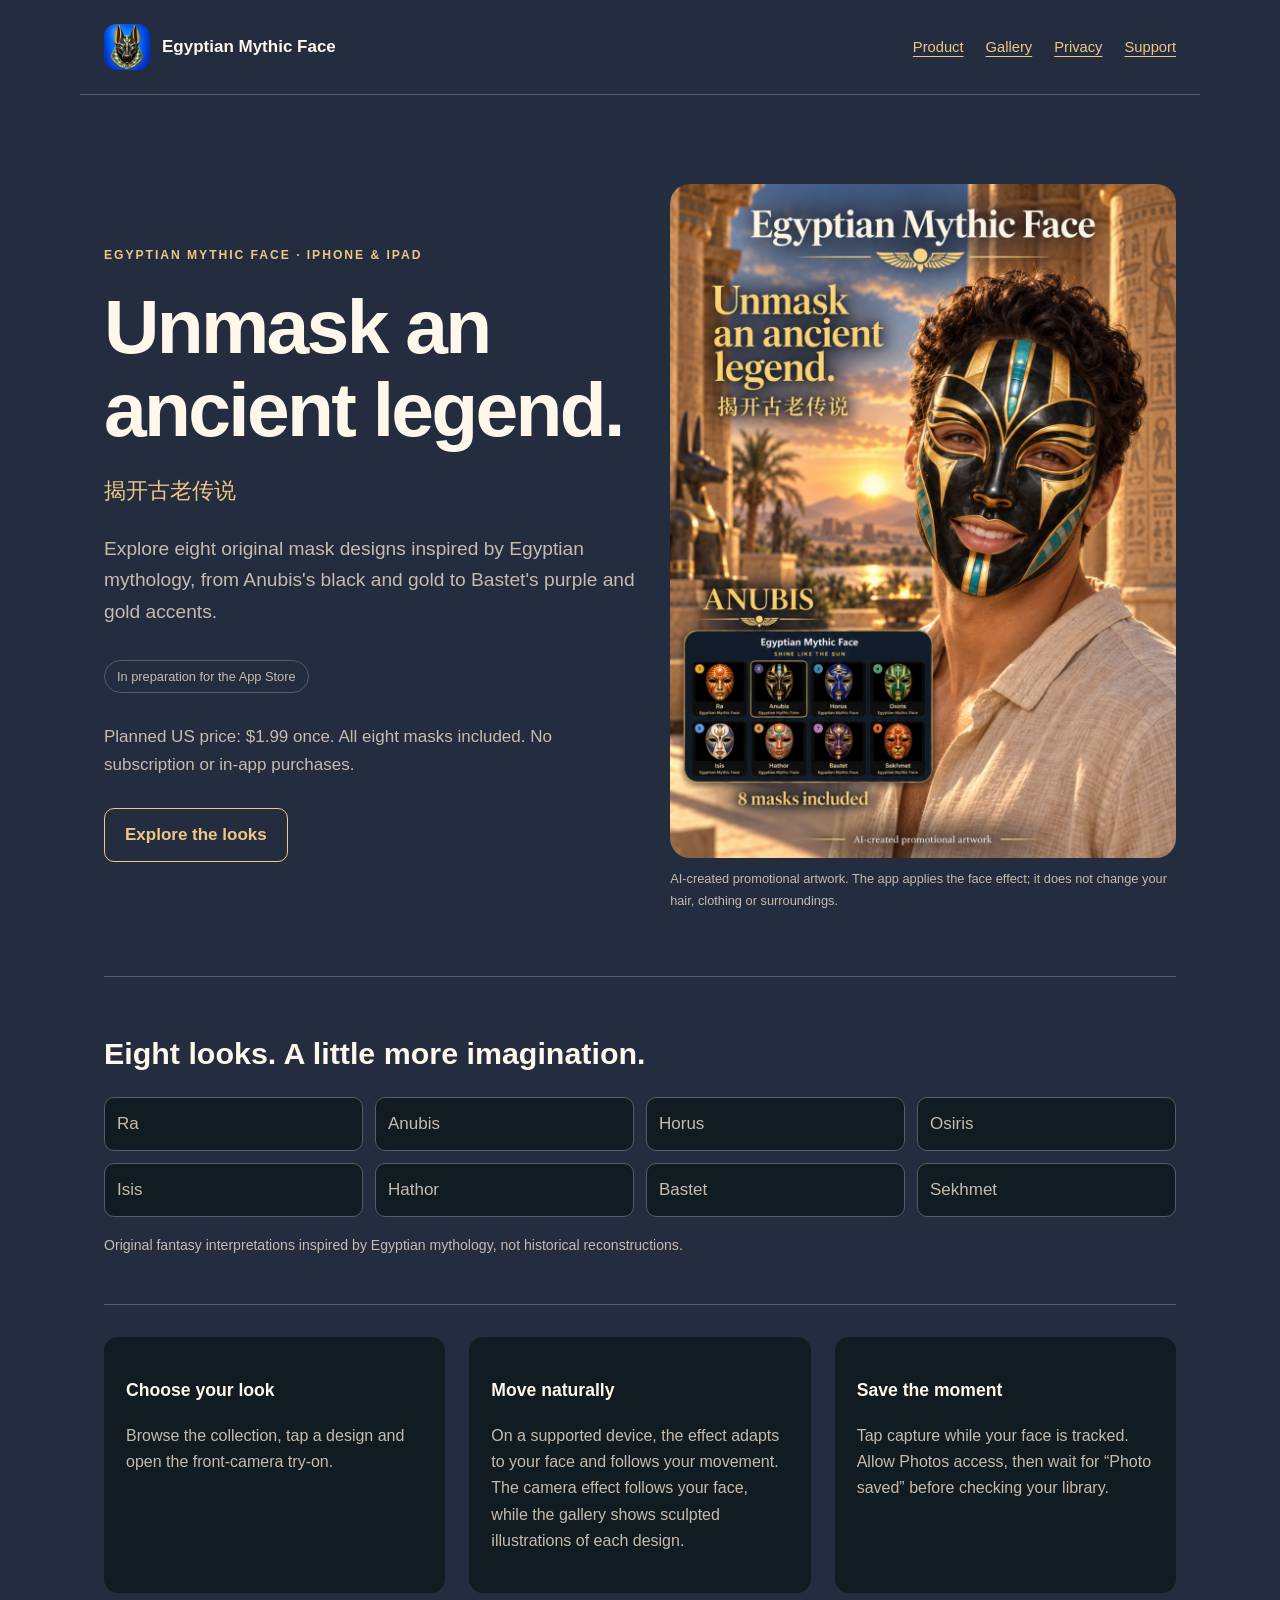
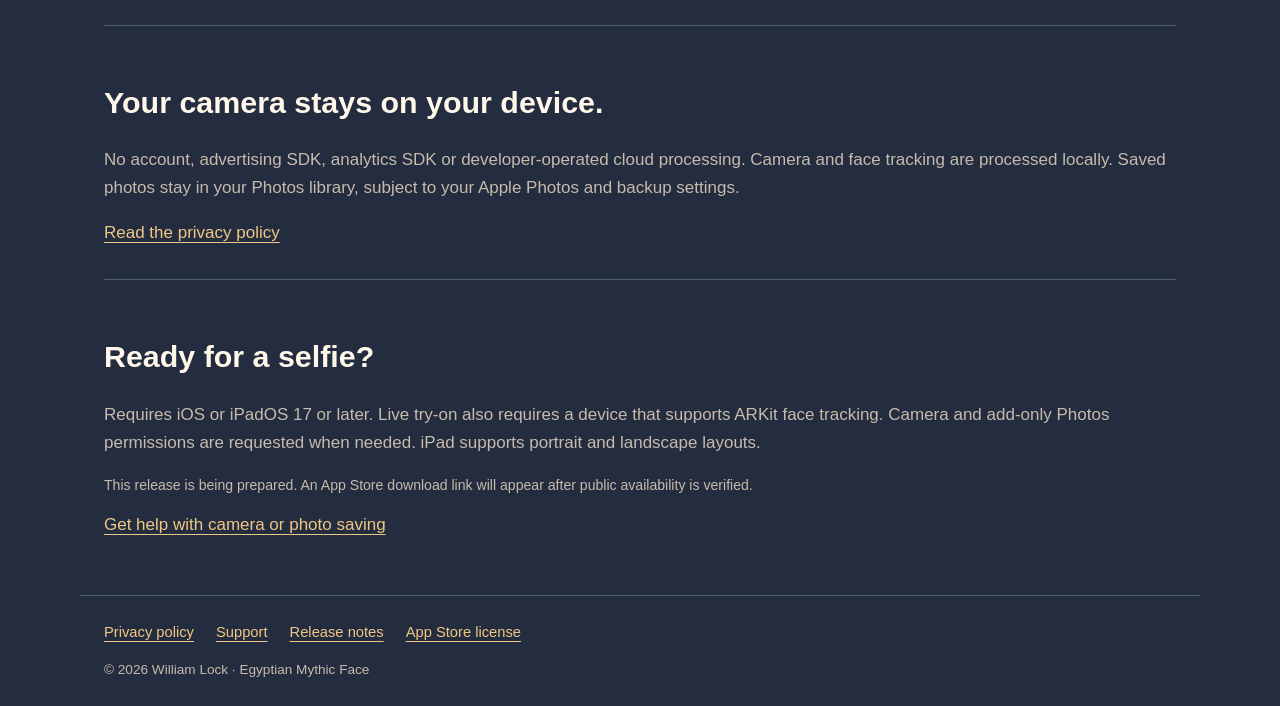
==== index.html @ 1ad41d78 "Publish Egyptian Mythic Face product, gallery, privacy and support pages" ====
<!doctype html>
<html lang="en"><head><meta charset="utf-8"><meta name="viewport" content="width=device-width,initial-scale=1"><title>Product | Egyptian Mythic Face</title><meta name="description" content="Explore eight original mask designs inspired by Egyptian mythology, from Anubis&#x27;s black and gold to Bastet&#x27;s purple and gold accents."><link rel="icon" href="assets/icon.png"><link rel="stylesheet" href="style.css"></head>
<body><header><a class="brand" href="index.html"><img src="assets/icon.png" alt="" width="46" height="46">Egyptian Mythic Face</a><nav aria-label="Main"><a href="index.html">Product</a><a href="campaign.html">Gallery</a><a href="privacy.html">Privacy</a><a href="support.html">Support</a></nav></header>
<main><div class="hero"><div><p class="eyebrow">Egyptian Mythic Face · iPhone &amp; iPad</p><h1>Unmask an ancient legend.</h1><p class="chinese" lang="zh-Hans">揭开古老传说</p><p class="lead">Explore eight original mask designs inspired by Egyptian mythology, from Anubis&#x27;s black and gold to Bastet&#x27;s purple and gold accents.</p><p class="status">In preparation for the App Store</p><p>Planned US price: $1.99 once. All eight masks included. No subscription or in-app purchases.</p><a class="button" href="campaign.html">Explore the looks</a></div><figure class="hero-portrait"><picture><source media="(min-width:701px)" srcset="assets/ipad-02.png"><img src="assets/iphone-02.png" alt="AI-created promotional portrait featuring Anubis" fetchpriority="high"></picture><figcaption>AI-created promotional artwork. The app applies the face effect; it does not change your hair, clothing or surroundings.</figcaption></figure></div>
<section><h2>Eight looks. A little more imagination.</h2><ul class="look-list"><li>Ra</li><li>Anubis</li><li>Horus</li><li>Osiris</li><li>Isis</li><li>Hathor</li><li>Bastet</li><li>Sekhmet</li></ul><p class="note">Original fantasy interpretations inspired by Egyptian mythology, not historical reconstructions.</p></section>
<section class="features"><article><h3>Choose your look</h3><p>Browse the collection, tap a design and open the front-camera try-on.</p></article><article><h3>Move naturally</h3><p>On a supported device, the effect adapts to your face and follows your movement. The camera effect follows your face, while the gallery shows sculpted illustrations of each design.</p></article><article><h3>Save the moment</h3><p>Tap capture while your face is tracked. Allow Photos access, then wait for “Photo saved” before checking your library.</p></article></section>
<section><h2>Your camera stays on your device.</h2><p>No account, advertising SDK, analytics SDK or developer-operated cloud processing. Camera and face tracking are processed locally. Saved photos stay in your Photos library, subject to your Apple Photos and backup settings.</p><a href="privacy.html">Read the privacy policy</a></section>
<section><h2>Ready for a selfie?</h2><p>Requires iOS or iPadOS 17 or later. Live try-on also requires a device that supports ARKit face tracking. Camera and add-only Photos permissions are requested when needed. iPad supports portrait and landscape layouts.</p><p class="note">This release is being prepared. An App Store download link will appear after public availability is verified.</p><a href="support.html">Get help with camera or photo saving</a></section></main><footer><nav aria-label="Footer"><a href="privacy.html">Privacy policy</a><a href="support.html">Support</a><a href="releases.html">Release notes</a><a href="https://www.apple.com/legal/internet-services/itunes/dev/stdeula/">App Store license</a></nav>© 2026 William Lock · Egyptian Mythic Face</footer></body></html>
---- style.css ----
:root{color-scheme:dark;--bg:#0c0c0d;--panel:#171617;--ink:#fff7e9;--muted:#c6bbac;--gold:#efc784;--line:#3b3227}*{box-sizing:border-box}body{margin:0;background:var(--bg);color:var(--ink);font:17px/1.65 -apple-system,BlinkMacSystemFont,"Segoe UI",sans-serif}a{color:var(--gold);text-underline-offset:4px}a:focus-visible,summary:focus-visible{outline:3px solid var(--gold);outline-offset:5px}header,main,footer{max-width:1120px;margin:auto;padding:24px}header{display:flex;align-items:center;justify-content:space-between;gap:20px;border-bottom:1px solid var(--line)}.brand{display:flex;align-items:center;gap:12px;text-decoration:none;color:var(--ink);font-weight:750}.brand img{width:46px;height:46px;border-radius:12px}nav{display:flex;gap:22px;flex-wrap:wrap}nav a{font-size:.92rem}.hero{display:grid;grid-template-columns:1.05fr 1fr;align-items:center;gap:35px;padding:65px 0}.eyebrow{color:var(--gold);text-transform:uppercase;letter-spacing:.16em;font-size:.76rem;font-weight:700}h1{font-size:clamp(2.7rem,6vw,5.2rem);line-height:1.08;letter-spacing:-.035em;margin:20px 0}h1 span{display:block;color:var(--gold);letter-spacing:.12em;margin-top:12px;font-weight:500}h2{font-size:1.9rem;line-height:1.25}h3{font-size:1.1rem}p{color:var(--muted)}.lead{font-size:1.2rem;max-width:620px}.button{display:inline-block;padding:12px 20px;border:1px solid var(--gold);border-radius:10px;text-decoration:none;font-weight:650;margin-top:12px}.hero-art{display:grid;grid-template-columns:1fr 1fr;gap:8px;align-items:center}.hero-art img{width:100%;border-radius:90px;box-shadow:0 24px 60px #000}.hero-art img+img{margin-top:80px}.status{display:inline-block;border:1px solid var(--line);border-radius:99px;padding:5px 12px;font-size:.8rem;color:var(--muted)}section{padding:32px 0;border-top:1px solid var(--line)}.cards{display:grid;grid-template-columns:repeat(4,minmax(0,1fr));gap:16px}.mask{margin:0;background:var(--panel);border:1px solid var(--line);border-radius:18px;overflow:hidden;text-align:center}.mask img{width:100%;aspect-ratio:1;object-fit:contain;display:block}.mask figcaption{padding:10px 8px 16px}.mask strong{display:block;font-size:1.25rem;color:var(--gold)}.mask span{font-size:.88rem;color:var(--muted)}.features{display:grid;grid-template-columns:repeat(3,1fr);gap:24px}.features article{background:var(--panel);padding:22px;border-radius:14px}.features p{font-size:1rem}.note{font-size:.88rem;color:var(--muted)}.document{max-width:780px;padding-bottom:65px}.document h1{font-size:2.7rem}.document h2{font-size:1.4rem;margin-top:32px}li{color:var(--muted);margin:8px 0}details{padding:14px 0;border-bottom:1px solid var(--line)}summary{cursor:pointer;font-weight:650}footer{border-top:1px solid var(--line);font-size:.85rem;color:var(--muted)}footer nav{margin-bottom:15px}@media(max-width:700px){header{align-items:flex-start;flex-direction:column}.hero{grid-template-columns:1fr;padding:30px 0;gap:20px}.hero-art{max-width:440px;margin:auto}.hero-art img+img{margin-top:30px}.cards{grid-template-columns:repeat(2,minmax(0,1fr))}.features{grid-template-columns:1fr}main,header,footer{padding:20px}h1{font-size:3rem}nav{gap:16px}}
:root .hero-art img, :root .mask img { height: auto; }
.campaign{display:grid;grid-template-columns:.72fr 1.28fr;gap:28px;align-items:center}.campaign img{width:100%;height:auto;border:1px solid var(--line);border-radius:18px;display:block}@media(max-width:700px){.campaign{grid-template-columns:1fr}}

:root{--bg:#242C3F;--panel:#101c22;--line:#516068}
.hero-portrait{margin:0}.hero-portrait img{width:100%;height:auto;display:block;border-radius:20px}.hero-portrait figcaption{font-size:.8rem;color:var(--muted);margin-top:10px}.look-list{display:grid;grid-template-columns:repeat(4,minmax(0,1fr));gap:12px;padding:0;list-style:none}.look-list li{padding:12px;background:var(--panel);border:1px solid var(--line);border-radius:10px;margin:0}.screenshot-grid{display:grid;grid-template-columns:repeat(3,minmax(0,1fr));gap:20px;align-items:start}.screenshot-grid figure{margin:0;min-width:0}.screenshot-grid img{width:100%;height:auto;display:block;border-radius:12px;border:1px solid var(--line)}.screenshot-grid figcaption{font-size:.85rem;color:var(--muted);margin-top:10px}.chinese{color:var(--gold);font-size:1.4rem}.brand{min-width:0}.brand img{flex-shrink:0}h1{overflow-wrap:anywhere}@media(max-width:700px){.look-list{grid-template-columns:repeat(2,minmax(0,1fr))}.screenshot-grid{grid-template-columns:1fr}.screenshot-grid figure{max-width:440px;margin:auto}.hero-portrait{max-width:460px;margin:auto}.brand{font-size:.95rem}h1{font-size:2.8rem}}
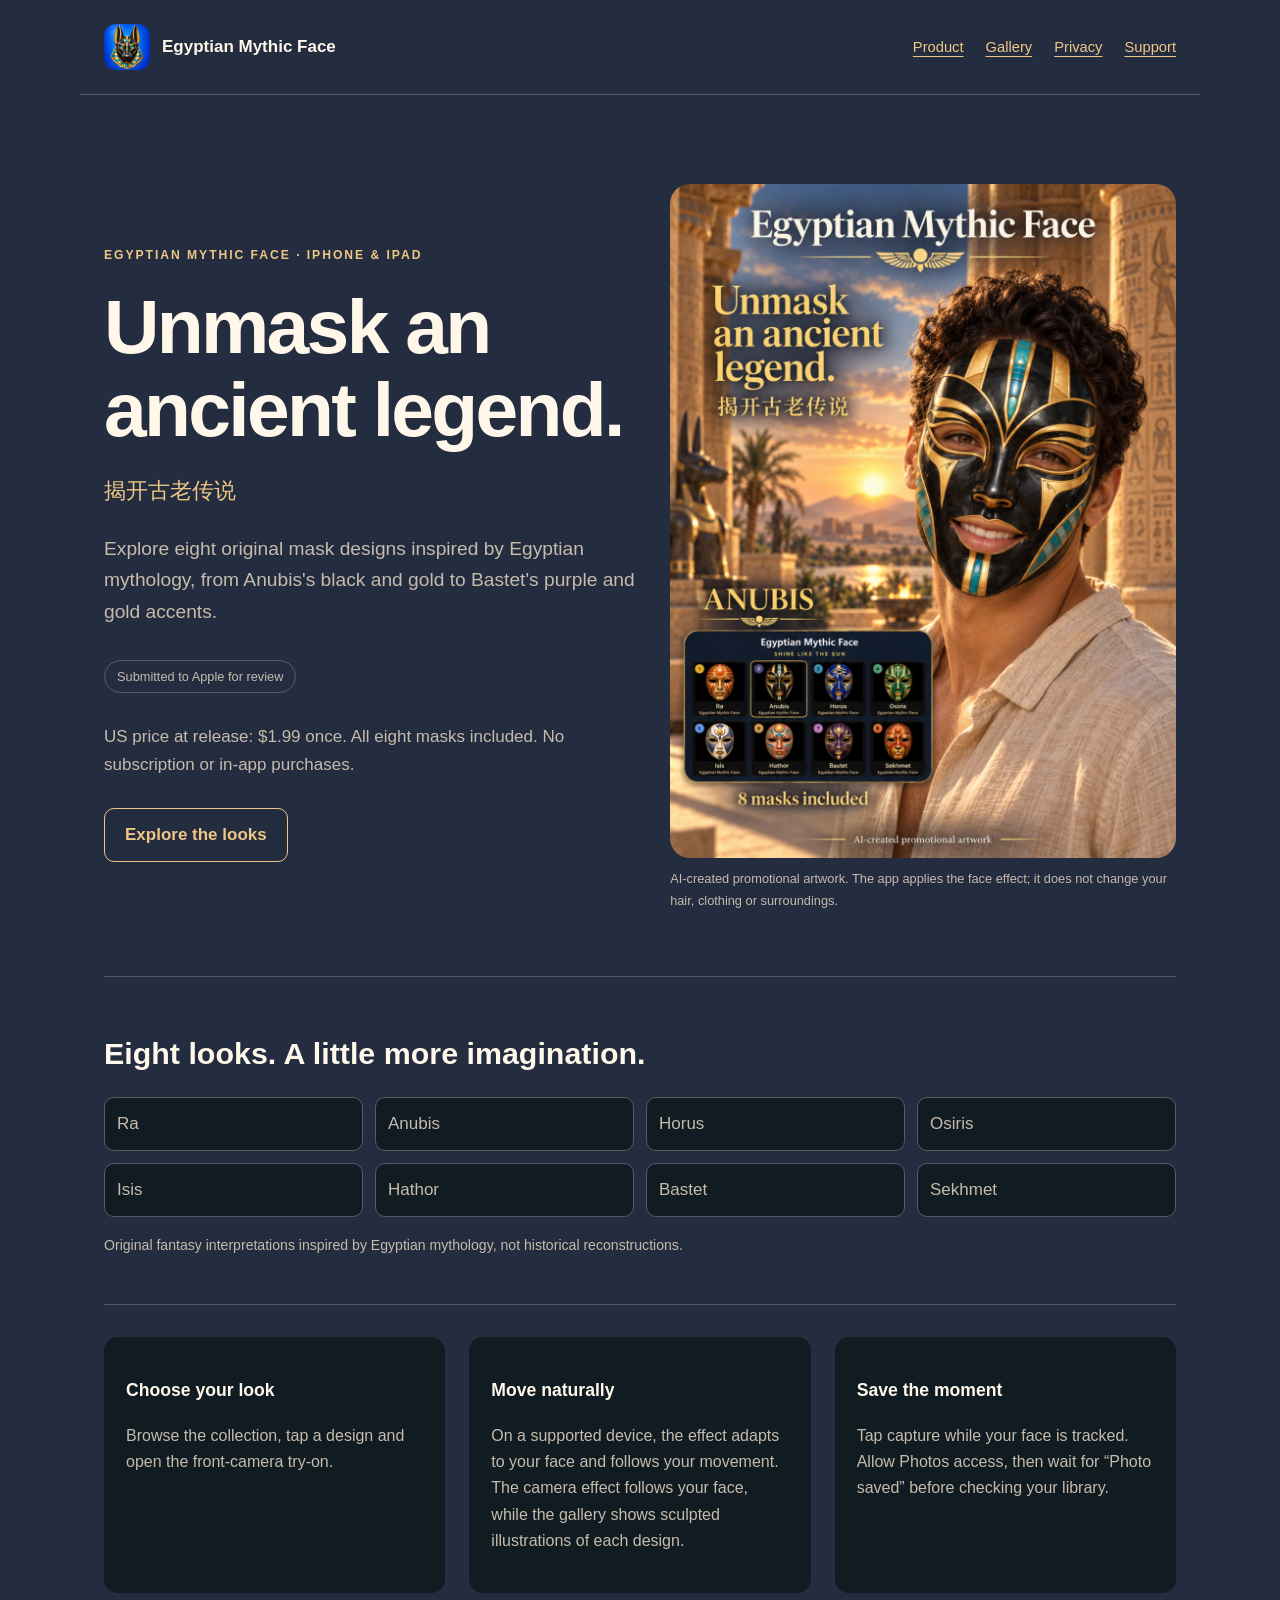
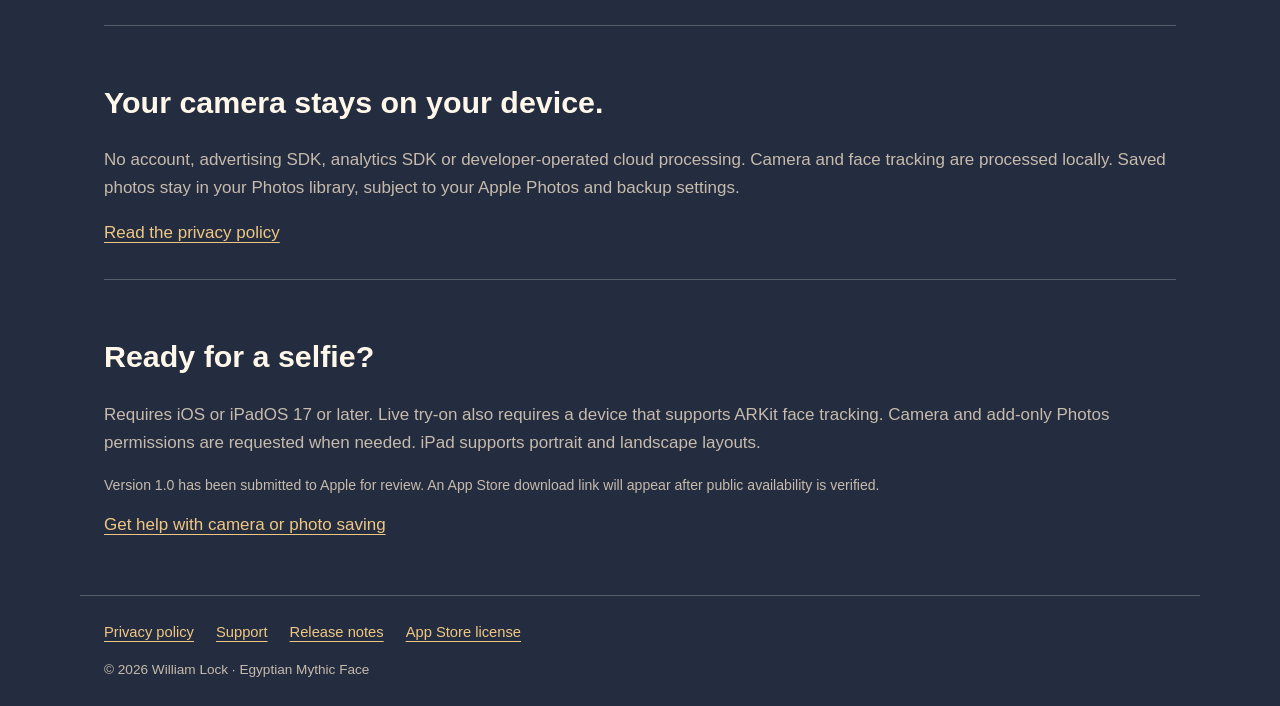
==== commit 62c8c384: "Record version 1.0 submission to Apple review" ====
--- a/index.html
+++ b/index.html
@@ -1,8 +1,8 @@
 <!doctype html>
 <html lang="en"><head><meta charset="utf-8"><meta name="viewport" content="width=device-width,initial-scale=1"><title>Product | Egyptian Mythic Face</title><meta name="description" content="Explore eight original mask designs inspired by Egyptian mythology, from Anubis&#x27;s black and gold to Bastet&#x27;s purple and gold accents."><link rel="icon" href="assets/icon.png"><link rel="stylesheet" href="style.css"></head>
 <body><header><a class="brand" href="index.html"><img src="assets/icon.png" alt="" width="46" height="46">Egyptian Mythic Face</a><nav aria-label="Main"><a href="index.html">Product</a><a href="campaign.html">Gallery</a><a href="privacy.html">Privacy</a><a href="support.html">Support</a></nav></header>
-<main><div class="hero"><div><p class="eyebrow">Egyptian Mythic Face · iPhone &amp; iPad</p><h1>Unmask an ancient legend.</h1><p class="chinese" lang="zh-Hans">揭开古老传说</p><p class="lead">Explore eight original mask designs inspired by Egyptian mythology, from Anubis&#x27;s black and gold to Bastet&#x27;s purple and gold accents.</p><p class="status">In preparation for the App Store</p><p>Planned US price: $1.99 once. All eight masks included. No subscription or in-app purchases.</p><a class="button" href="campaign.html">Explore the looks</a></div><figure class="hero-portrait"><picture><source media="(min-width:701px)" srcset="assets/ipad-02.png"><img src="assets/iphone-02.png" alt="AI-created promotional portrait featuring Anubis" fetchpriority="high"></picture><figcaption>AI-created promotional artwork. The app applies the face effect; it does not change your hair, clothing or surroundings.</figcaption></figure></div>
+<main><div class="hero"><div><p class="eyebrow">Egyptian Mythic Face · iPhone &amp; iPad</p><h1>Unmask an ancient legend.</h1><p class="chinese" lang="zh-Hans">揭开古老传说</p><p class="lead">Explore eight original mask designs inspired by Egyptian mythology, from Anubis&#x27;s black and gold to Bastet&#x27;s purple and gold accents.</p><p class="status">Submitted to Apple for review</p><p>US price at release: $1.99 once. All eight masks included. No subscription or in-app purchases.</p><a class="button" href="campaign.html">Explore the looks</a></div><figure class="hero-portrait"><picture><source media="(min-width:701px)" srcset="assets/ipad-02.png"><img src="assets/iphone-02.png" alt="AI-created promotional portrait featuring Anubis" fetchpriority="high"></picture><figcaption>AI-created promotional artwork. The app applies the face effect; it does not change your hair, clothing or surroundings.</figcaption></figure></div>
 <section><h2>Eight looks. A little more imagination.</h2><ul class="look-list"><li>Ra</li><li>Anubis</li><li>Horus</li><li>Osiris</li><li>Isis</li><li>Hathor</li><li>Bastet</li><li>Sekhmet</li></ul><p class="note">Original fantasy interpretations inspired by Egyptian mythology, not historical reconstructions.</p></section>
 <section class="features"><article><h3>Choose your look</h3><p>Browse the collection, tap a design and open the front-camera try-on.</p></article><article><h3>Move naturally</h3><p>On a supported device, the effect adapts to your face and follows your movement. The camera effect follows your face, while the gallery shows sculpted illustrations of each design.</p></article><article><h3>Save the moment</h3><p>Tap capture while your face is tracked. Allow Photos access, then wait for “Photo saved” before checking your library.</p></article></section>
 <section><h2>Your camera stays on your device.</h2><p>No account, advertising SDK, analytics SDK or developer-operated cloud processing. Camera and face tracking are processed locally. Saved photos stay in your Photos library, subject to your Apple Photos and backup settings.</p><a href="privacy.html">Read the privacy policy</a></section>
-<section><h2>Ready for a selfie?</h2><p>Requires iOS or iPadOS 17 or later. Live try-on also requires a device that supports ARKit face tracking. Camera and add-only Photos permissions are requested when needed. iPad supports portrait and landscape layouts.</p><p class="note">This release is being prepared. An App Store download link will appear after public availability is verified.</p><a href="support.html">Get help with camera or photo saving</a></section></main><footer><nav aria-label="Footer"><a href="privacy.html">Privacy policy</a><a href="support.html">Support</a><a href="releases.html">Release notes</a><a href="https://www.apple.com/legal/internet-services/itunes/dev/stdeula/">App Store license</a></nav>© 2026 William Lock · Egyptian Mythic Face</footer></body></html>
+<section><h2>Ready for a selfie?</h2><p>Requires iOS or iPadOS 17 or later. Live try-on also requires a device that supports ARKit face tracking. Camera and add-only Photos permissions are requested when needed. iPad supports portrait and landscape layouts.</p><p class="note">Version 1.0 has been submitted to Apple for review. An App Store download link will appear after public availability is verified.</p><a href="support.html">Get help with camera or photo saving</a></section></main><footer><nav aria-label="Footer"><a href="privacy.html">Privacy policy</a><a href="support.html">Support</a><a href="releases.html">Release notes</a><a href="https://www.apple.com/legal/internet-services/itunes/dev/stdeula/">App Store license</a></nav>© 2026 William Lock · Egyptian Mythic Face</footer></body></html>
